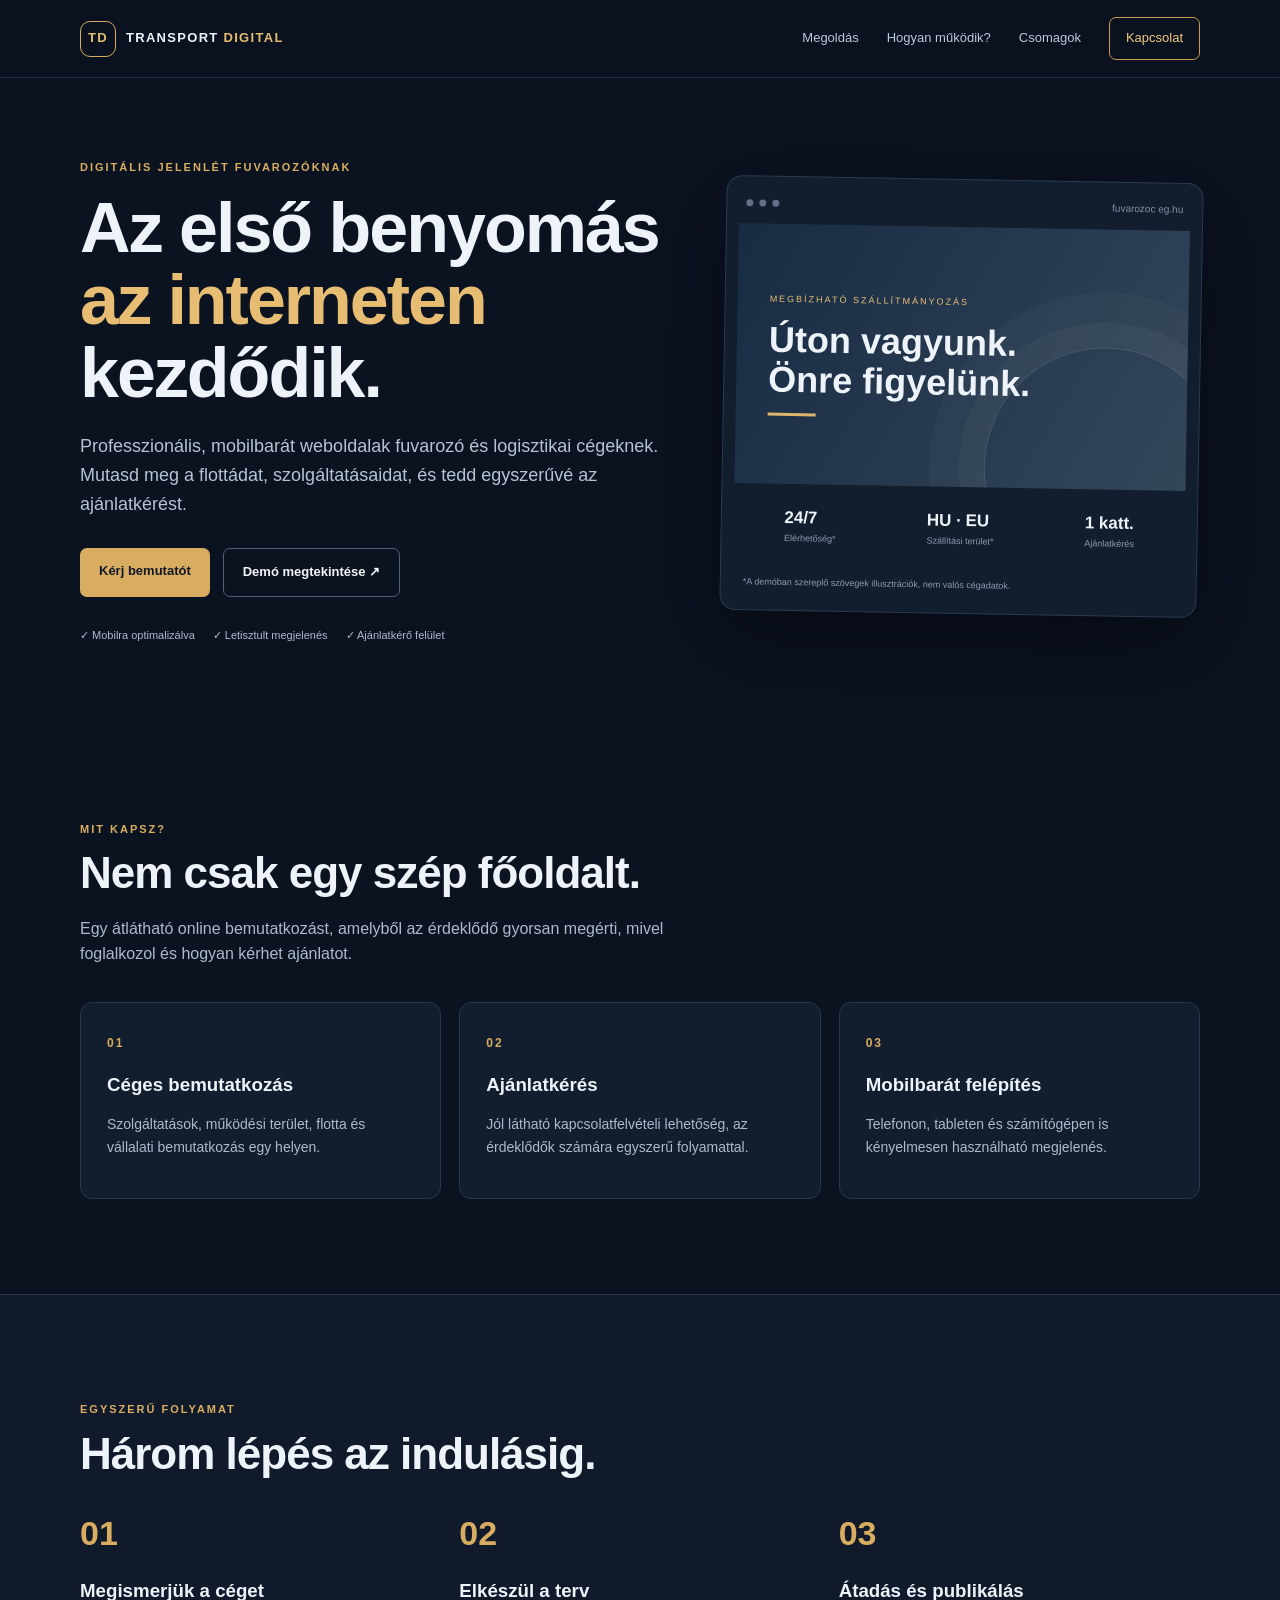
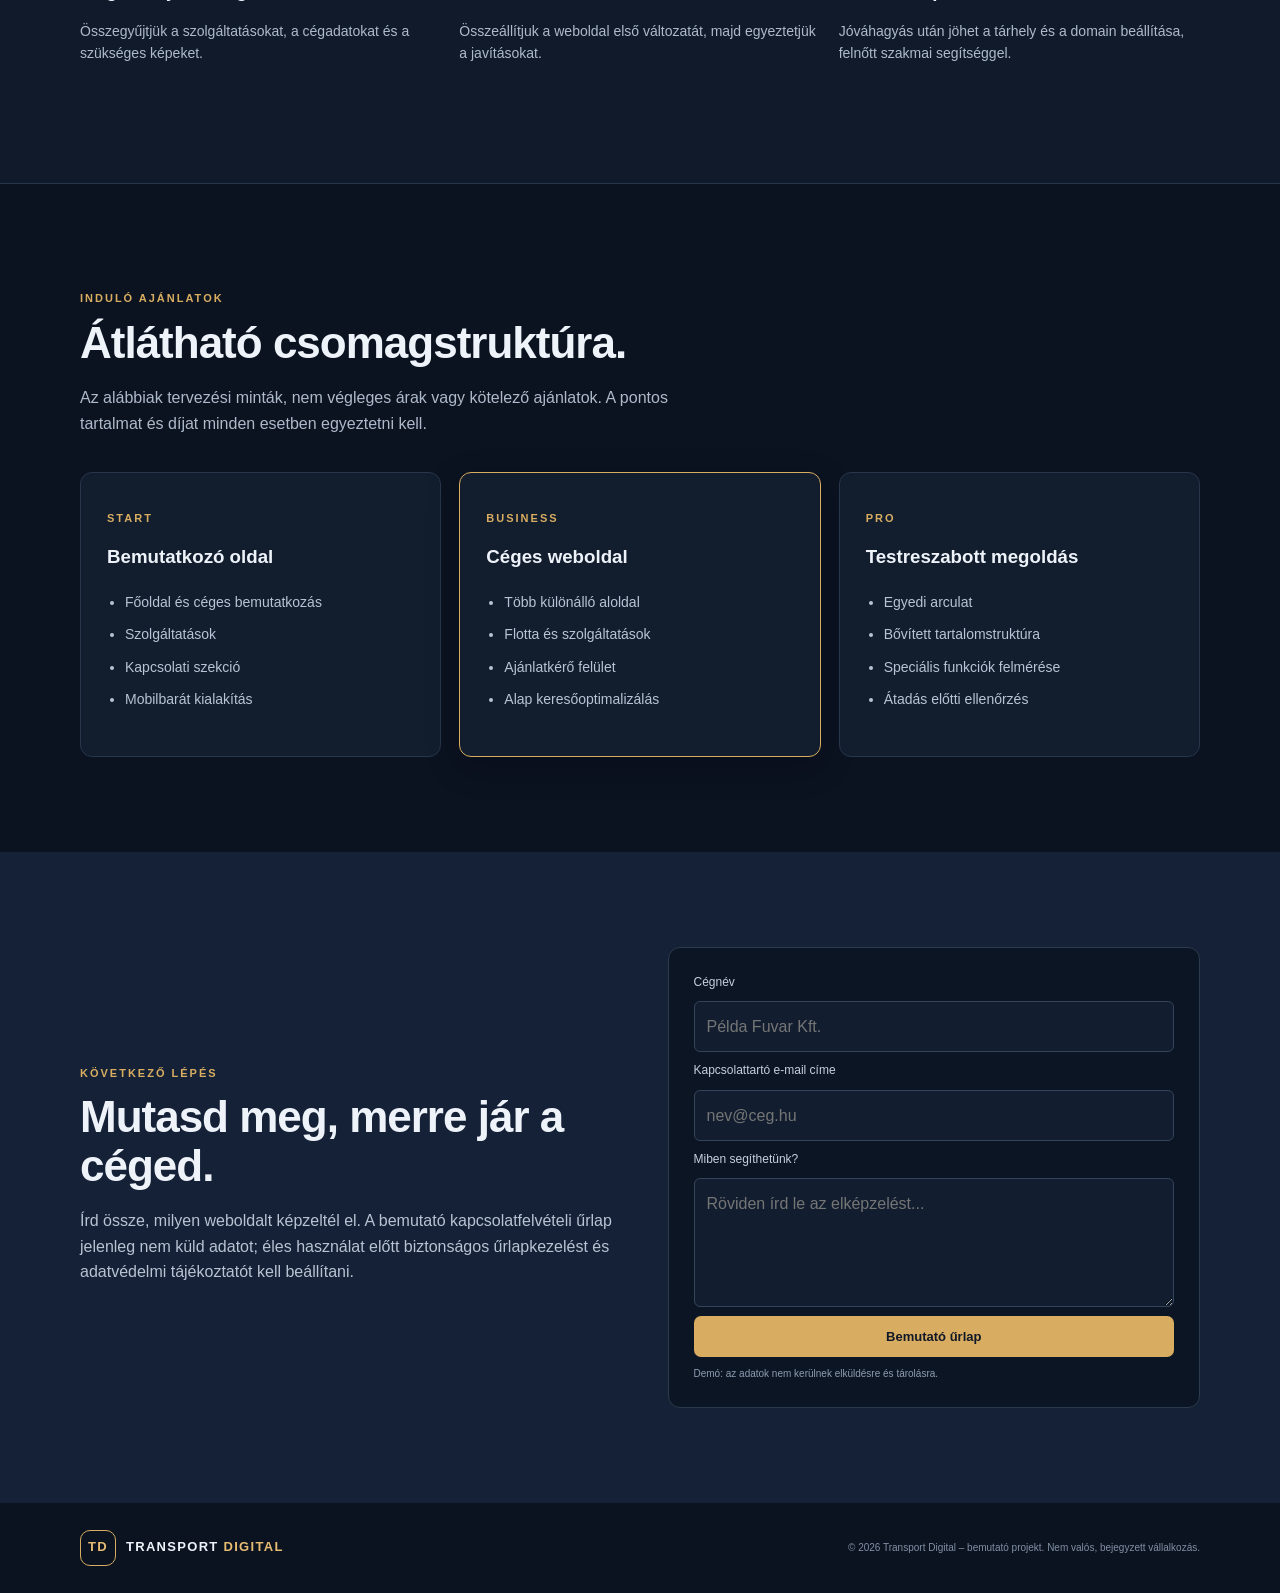
==== index.html @ cd56c6b3 "Add files via upload" ====
<!doctype html>
<html lang="hu">
<head>
<meta charset="utf-8"><meta name="viewport" content="width=device-width,initial-scale=1">
<meta name="description" content="Modern, gyors és mobilbarát weboldalak fuvarozó és logisztikai vállalkozásoknak.">
<meta name="theme-color" content="#0b1220">
<title>Transport Digital – Weboldalak fuvarozóknak</title>
<link rel="stylesheet" href="style.css">
</head>
<body>
<header class="top"><a class="brand" href="index.html"><span class="brand-mark">TD</span><span>TRANSPORT<span class="gold"> DIGITAL</span></span></a><nav><a href="#megoldas">Megoldás</a><a href="#folyamat">Hogyan működik?</a><a href="#csomagok">Csomagok</a><a class="nav-cta" href="#kapcsolat">Kapcsolat</a></nav><button class="menu" aria-label="Menü" onclick="document.querySelector('nav').classList.toggle('open')">☰</button></header>
<main>
<section class="hero wrap"><div class="hero-copy"><p class="eyebrow">DIGITÁLIS JELENLÉT FUVAROZÓKNAK</p><h1>Az első benyomás<br><span class="gold">az interneten</span> kezdődik.</h1><p class="lead">Professzionális, mobilbarát weboldalak fuvarozó és logisztikai cégeknek. Mutasd meg a flottádat, szolgáltatásaidat, és tedd egyszerűvé az ajánlatkérést.</p><div class="actions"><a class="btn primary" href="#kapcsolat">Kérj bemutatót</a><a class="btn ghost" href="homan-demo.html">Demó megtekintése ↗</a></div><div class="trust"><span>✓ Mobilra optimalizálva</span><span>✓ Letisztult megjelenés</span><span>✓ Ajánlatkérő felület</span></div></div><div class="hero-card"><div class="card-top"><span class="dot"></span><span class="dot"></span><span class="dot"></span><small>fuvarozoc eg.hu</small></div><div class="mock-banner"><small>MEGBÍZHATÓ SZÁLLÍTMÁNYOZÁS</small><h2>Úton vagyunk.<br>Önre figyelünk.</h2><span class="mock-line"></span></div><div class="mock-stats"><div><b>24/7</b><small>Elérhetőség*</small></div><div><b>HU · EU</b><small>Szállítási terület*</small></div><div><b>1 katt.</b><small>Ajánlatkérés</small></div></div><p class="disclaimer">*A demóban szereplő szövegek illusztrációk, nem valós cégadatok.</p></div></section>
<section id="megoldas" class="section wrap"><p class="eyebrow">MIT KAPSZ?</p><h2>Nem csak egy szép főoldalt.</h2><p class="section-intro">Egy átlátható online bemutatkozást, amelyből az érdeklődő gyorsan megérti, mivel foglalkozol és hogyan kérhet ajánlatot.</p><div class="grid three"><article class="feature"><span class="icon">01</span><h3>Céges bemutatkozás</h3><p>Szolgáltatások, működési terület, flotta és vállalati bemutatkozás egy helyen.</p></article><article class="feature"><span class="icon">02</span><h3>Ajánlatkérés</h3><p>Jól látható kapcsolatfelvételi lehetőség, az érdeklődők számára egyszerű folyamattal.</p></article><article class="feature"><span class="icon">03</span><h3>Mobilbarát felépítés</h3><p>Telefonon, tableten és számítógépen is kényelmesen használható megjelenés.</p></article></div></section>
<section id="folyamat" class="section dark"><div class="wrap"><p class="eyebrow">EGYSZERŰ FOLYAMAT</p><h2>Három lépés az indulásig.</h2><div class="grid three steps"><article><b>01</b><h3>Megismerjük a céget</h3><p>Összegyűjtjük a szolgáltatásokat, a cégadatokat és a szükséges képeket.</p></article><article><b>02</b><h3>Elkészül a terv</h3><p>Összeállítjuk a weboldal első változatát, majd egyeztetjük a javításokat.</p></article><article><b>03</b><h3>Átadás és publikálás</h3><p>Jóváhagyás után jöhet a tárhely és a domain beállítása, felnőtt szakmai segítséggel.</p></article></div></div></section>
<section id="csomagok" class="section wrap"><p class="eyebrow">INDULÓ AJÁNLATOK</p><h2>Átlátható csomagstruktúra.</h2><p class="section-intro">Az alábbiak tervezési minták, nem végleges árak vagy kötelező ajánlatok. A pontos tartalmat és díjat minden esetben egyeztetni kell.</p><div class="grid three"><article class="price"><p class="eyebrow">START</p><h3>Bemutatkozó oldal</h3><ul><li>Főoldal és céges bemutatkozás</li><li>Szolgáltatások</li><li>Kapcsolati szekció</li><li>Mobilbarát kialakítás</li></ul></article><article class="price featured"><p class="eyebrow">BUSINESS</p><h3>Céges weboldal</h3><ul><li>Több különálló aloldal</li><li>Flotta és szolgáltatások</li><li>Ajánlatkérő felület</li><li>Alap keresőoptimalizálás</li></ul></article><article class="price"><p class="eyebrow">PRO</p><h3>Testreszabott megoldás</h3><ul><li>Egyedi arculat</li><li>Bővített tartalomstruktúra</li><li>Speciális funkciók felmérése</li><li>Átadás előtti ellenőrzés</li></ul></article></div></section>
<section id="kapcsolat" class="section contact"><div class="wrap contact-inner"><div><p class="eyebrow">KÖVETKEZŐ LÉPÉS</p><h2>Mutasd meg, merre jár a céged.</h2><p>Írd össze, milyen weboldalt képzeltél el. A bemutató kapcsolatfelvételi űrlap jelenleg nem küld adatot; éles használat előtt biztonságos űrlapkezelést és adatvédelmi tájékoztatót kell beállítani.</p></div><div class="contact-box"><label for="company">Cégnév</label><input id="company" placeholder="Példa Fuvar Kft."><label for="email">Kapcsolattartó e-mail címe</label><input id="email" type="email" placeholder="nev@ceg.hu"><label for="message">Miben segíthetünk?</label><textarea id="message" rows="4" placeholder="Röviden írd le az elképzelést..."></textarea><button class="btn primary" type="button" onclick="alert('Ez egy bemutató űrlap. Nem küld és nem tárol adatot.')">Bemutató űrlap</button><small>Demó: az adatok nem kerülnek elküldésre és tárolásra.</small></div></div></section>
</main><footer class="wrap footer"><a class="brand" href="#"><span class="brand-mark">TD</span><span>TRANSPORT<span class="gold"> DIGITAL</span></span></a><small>© 2026 Transport Digital – bemutató projekt. Nem valós, bejegyzett vállalkozás.</small></footer>
</body></html>
---- style.css ----
*{box-sizing:border-box}html{scroll-behavior:smooth}body{margin:0;background:#0b1220;color:#eef3fa;font:16px/1.6 Inter,Arial,sans-serif}a{color:inherit;text-decoration:none}.wrap{width:min(1120px,calc(100% - 40px));margin:auto}.top{height:78px;display:flex;align-items:center;justify-content:space-between;padding:0 max(20px,calc((100% - 1120px)/2));border-bottom:1px solid #202b3d;position:sticky;top:0;background:#0b1220ed;backdrop-filter:blur(12px);z-index:5}.brand{display:flex;align-items:center;gap:10px;font-size:13px;font-weight:800;letter-spacing:1.3px}.brand-mark{display:grid;place-items:center;width:36px;height:36px;border:1px solid #d6ad61;color:#e6bd72;border-radius:10px;font-weight:900}.gold{color:#e6bd72}.top nav{display:flex;align-items:center;gap:28px;font-size:13px;color:#bdc8d8}.nav-cta{padding:10px 16px;border:1px solid #c99d50;border-radius:7px;color:#f0ca7c}.menu{display:none;background:none;color:white;border:0;font-size:24px}.hero{min-height:600px;display:grid;grid-template-columns:1.1fr .9fr;align-items:center;gap:60px;padding-top:70px;padding-bottom:70px}.eyebrow{font-size:11px;letter-spacing:2px;font-weight:800;color:#d9ae61}.hero h1{font-size:clamp(42px,6vw,70px);line-height:1.04;letter-spacing:-2px;margin:15px 0 22px}.lead{font-size:18px;color:#b7c3d3;max-width:600px}.actions{display:flex;gap:13px;margin:30px 0}.btn{display:inline-block;border:0;border-radius:7px;padding:13px 19px;font-weight:800;font-size:13px;cursor:pointer}.primary{background:#d9ad61;color:#111827}.ghost{border:1px solid #536176;color:#f4f6f9;background:transparent}.trust{display:flex;gap:18px;flex-wrap:wrap;color:#aebaca;font-size:11px}.hero-card{background:#121d2e;border:1px solid #2b3a50;border-radius:16px;padding:12px;box-shadow:0 25px 80px #0006;transform:rotate(1deg)}.card-top{display:flex;align-items:center;gap:6px;padding:6px 7px 13px}.dot{width:7px;height:7px;border-radius:50%;background:#627187}.card-top small{margin-left:auto;color:#8392a7;font-size:10px}.mock-banner{min-height:260px;padding:32px;background:linear-gradient(120deg,#172b43,#34465a);display:flex;flex-direction:column;justify-content:center;position:relative;overflow:hidden}.mock-banner:after{content:"";position:absolute;width:240px;height:240px;border:1px solid #ffffff22;border-radius:50%;right:-40px;bottom:-100px;box-shadow:0 0 0 25px #ffffff08,0 0 0 55px #ffffff06}.mock-banner small{color:#e7bf75;letter-spacing:2px;font-size:9px}.mock-banner h2{font-size:36px;line-height:1.1;margin:14px 0}.mock-line{width:48px;height:3px;background:#dfb56b}.mock-stats{display:flex;justify-content:space-around;padding:20px 5px}.mock-stats div{display:grid}.mock-stats b{font-size:17px}.mock-stats small,.disclaimer{font-size:9px;color:#8e9db1}.disclaimer{padding:0 10px}.section{padding:95px 0}.section h2{font-size:clamp(30px,4vw,44px);line-height:1.1;margin:10px 0 18px;letter-spacing:-1px}.section-intro{max-width:650px;color:#aebaca;margin-bottom:35px}.grid{display:grid;gap:18px}.three{grid-template-columns:repeat(3,1fr)}.feature,.price{background:#121d2e;border:1px solid #27364a;border-radius:12px;padding:26px}.icon{color:#d9ad61;font-size:12px;font-weight:900;letter-spacing:2px}.feature h3,.price h3,.steps h3{margin:15px 0 8px}.feature p,.steps p{color:#aebaca;font-size:14px}.dark{background:#101a2a;border-block:1px solid #26354a}.steps article{padding:10px 0}.steps article>b{font-size:34px;color:#d9ad61}.price ul{padding-left:18px;color:#b8c4d3;font-size:14px}.price li{padding:5px 0}.featured{border-color:#d9ad61;box-shadow:0 10px 35px #0003}.contact{background:#142136}.contact-inner{display:grid;grid-template-columns:1fr 1fr;gap:55px;align-items:center}.contact-inner p:not(.eyebrow){color:#b8c4d3}.contact-box{background:#0c1523;border:1px solid #2c3a4e;border-radius:12px;padding:25px;display:grid;gap:9px}.contact-box label{font-size:12px;color:#c5cfdd}.contact-box input,.contact-box textarea{width:100%;padding:12px;border:1px solid #34445b;border-radius:6px;background:#121e30;color:white;font:inherit}.contact-box small{color:#8e9db1;font-size:10px}.footer{min-height:90px;display:flex;align-items:center;justify-content:space-between;gap:20px}.footer small{color:#8290a4;font-size:10px}@media(max-width:760px){.top nav{display:none;position:absolute;top:77px;left:0;right:0;padding:20px;background:#0b1220;flex-direction:column;align-items:flex-start}.top nav.open{display:flex}.menu{display:block}.hero{grid-template-columns:1fr;gap:35px;padding-top:55px}.three,.contact-inner{grid-template-columns:1fr}.section{padding:70px 0}.footer{padding:20px 0;align-items:flex-start;flex-direction:column}.trust{gap:10px}.hero h1{letter-spacing:-1px}}
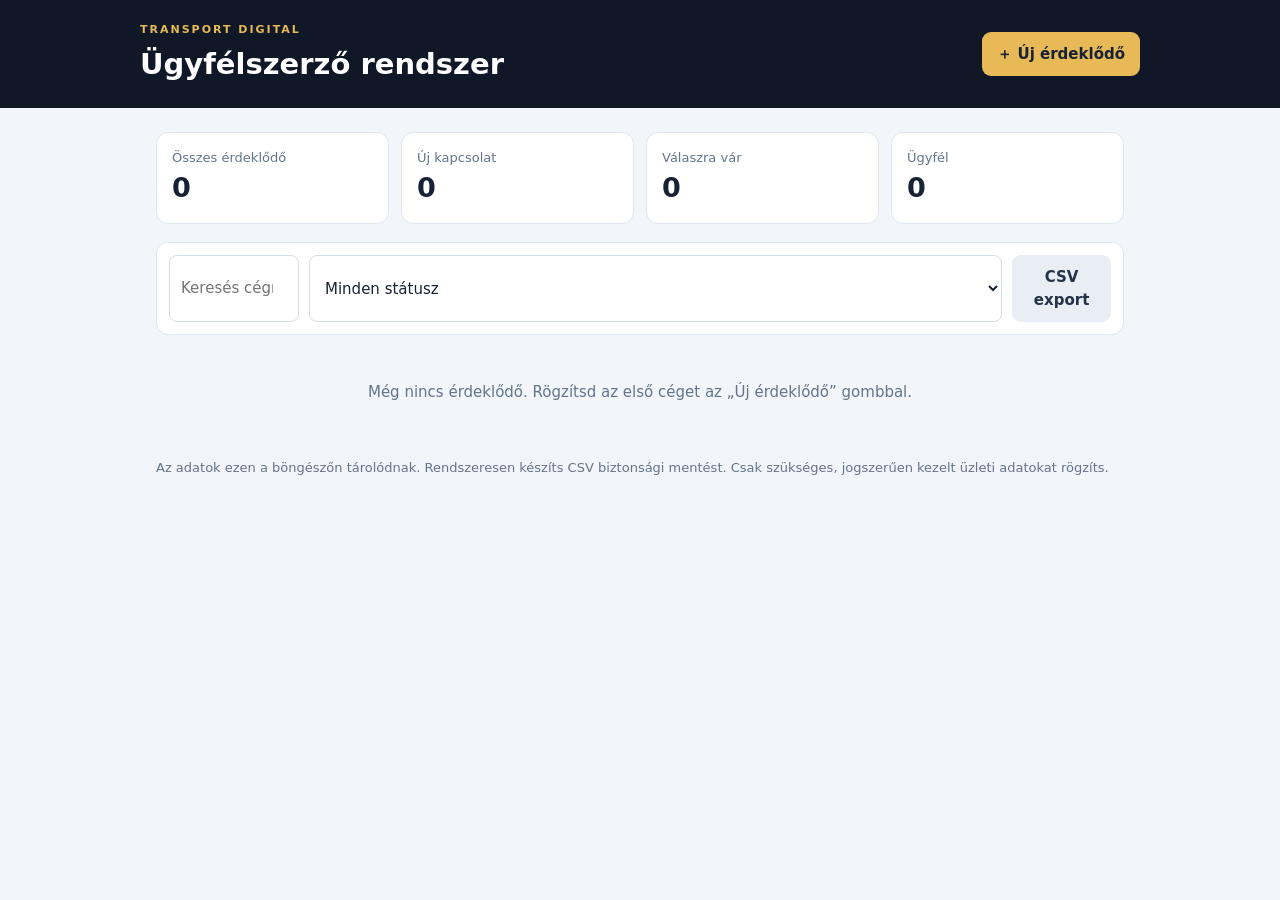
==== commit e000091a: "Add files via upload" ====
--- a/index.html
+++ b/index.html
@@ -1,19 +1,20 @@
 <!doctype html>
-<html lang="hu">
-<head>
-<meta charset="utf-8"><meta name="viewport" content="width=device-width,initial-scale=1">
-<meta name="description" content="Modern, gyors és mobilbarát weboldalak fuvarozó és logisztikai vállalkozásoknak.">
-<meta name="theme-color" content="#0b1220">
-<title>Transport Digital – Weboldalak fuvarozóknak</title>
-<link rel="stylesheet" href="style.css">
-</head>
+<html lang="hu"><head><meta charset="utf-8"><meta name="viewport" content="width=device-width,initial-scale=1"><meta name="theme-color" content="#101827"><title>Transport Digital – CRM</title><link rel="stylesheet" href="style.css"></head>
 <body>
-<header class="top"><a class="brand" href="index.html"><span class="brand-mark">TD</span><span>TRANSPORT<span class="gold"> DIGITAL</span></span></a><nav><a href="#megoldas">Megoldás</a><a href="#folyamat">Hogyan működik?</a><a href="#csomagok">Csomagok</a><a class="nav-cta" href="#kapcsolat">Kapcsolat</a></nav><button class="menu" aria-label="Menü" onclick="document.querySelector('nav').classList.toggle('open')">☰</button></header>
+<header><div><div class="brand">TRANSPORT DIGITAL</div><h1>Ügyfélszerző rendszer</h1></div><button id="addBtn" class="primary">＋ Új érdeklődő</button></header>
 <main>
-<section class="hero wrap"><div class="hero-copy"><p class="eyebrow">DIGITÁLIS JELENLÉT FUVAROZÓKNAK</p><h1>Az első benyomás<br><span class="gold">az interneten</span> kezdődik.</h1><p class="lead">Professzionális, mobilbarát weboldalak fuvarozó és logisztikai cégeknek. Mutasd meg a flottádat, szolgáltatásaidat, és tedd egyszerűvé az ajánlatkérést.</p><div class="actions"><a class="btn primary" href="#kapcsolat">Kérj bemutatót</a><a class="btn ghost" href="homan-demo.html">Demó megtekintése ↗</a></div><div class="trust"><span>✓ Mobilra optimalizálva</span><span>✓ Letisztult megjelenés</span><span>✓ Ajánlatkérő felület</span></div></div><div class="hero-card"><div class="card-top"><span class="dot"></span><span class="dot"></span><span class="dot"></span><small>fuvarozoc eg.hu</small></div><div class="mock-banner"><small>MEGBÍZHATÓ SZÁLLÍTMÁNYOZÁS</small><h2>Úton vagyunk.<br>Önre figyelünk.</h2><span class="mock-line"></span></div><div class="mock-stats"><div><b>24/7</b><small>Elérhetőség*</small></div><div><b>HU · EU</b><small>Szállítási terület*</small></div><div><b>1 katt.</b><small>Ajánlatkérés</small></div></div><p class="disclaimer">*A demóban szereplő szövegek illusztrációk, nem valós cégadatok.</p></div></section>
-<section id="megoldas" class="section wrap"><p class="eyebrow">MIT KAPSZ?</p><h2>Nem csak egy szép főoldalt.</h2><p class="section-intro">Egy átlátható online bemutatkozást, amelyből az érdeklődő gyorsan megérti, mivel foglalkozol és hogyan kérhet ajánlatot.</p><div class="grid three"><article class="feature"><span class="icon">01</span><h3>Céges bemutatkozás</h3><p>Szolgáltatások, működési terület, flotta és vállalati bemutatkozás egy helyen.</p></article><article class="feature"><span class="icon">02</span><h3>Ajánlatkérés</h3><p>Jól látható kapcsolatfelvételi lehetőség, az érdeklődők számára egyszerű folyamattal.</p></article><article class="feature"><span class="icon">03</span><h3>Mobilbarát felépítés</h3><p>Telefonon, tableten és számítógépen is kényelmesen használható megjelenés.</p></article></div></section>
-<section id="folyamat" class="section dark"><div class="wrap"><p class="eyebrow">EGYSZERŰ FOLYAMAT</p><h2>Három lépés az indulásig.</h2><div class="grid three steps"><article><b>01</b><h3>Megismerjük a céget</h3><p>Összegyűjtjük a szolgáltatásokat, a cégadatokat és a szükséges képeket.</p></article><article><b>02</b><h3>Elkészül a terv</h3><p>Összeállítjuk a weboldal első változatát, majd egyeztetjük a javításokat.</p></article><article><b>03</b><h3>Átadás és publikálás</h3><p>Jóváhagyás után jöhet a tárhely és a domain beállítása, felnőtt szakmai segítséggel.</p></article></div></div></section>
-<section id="csomagok" class="section wrap"><p class="eyebrow">INDULÓ AJÁNLATOK</p><h2>Átlátható csomagstruktúra.</h2><p class="section-intro">Az alábbiak tervezési minták, nem végleges árak vagy kötelező ajánlatok. A pontos tartalmat és díjat minden esetben egyeztetni kell.</p><div class="grid three"><article class="price"><p class="eyebrow">START</p><h3>Bemutatkozó oldal</h3><ul><li>Főoldal és céges bemutatkozás</li><li>Szolgáltatások</li><li>Kapcsolati szekció</li><li>Mobilbarát kialakítás</li></ul></article><article class="price featured"><p class="eyebrow">BUSINESS</p><h3>Céges weboldal</h3><ul><li>Több különálló aloldal</li><li>Flotta és szolgáltatások</li><li>Ajánlatkérő felület</li><li>Alap keresőoptimalizálás</li></ul></article><article class="price"><p class="eyebrow">PRO</p><h3>Testreszabott megoldás</h3><ul><li>Egyedi arculat</li><li>Bővített tartalomstruktúra</li><li>Speciális funkciók felmérése</li><li>Átadás előtti ellenőrzés</li></ul></article></div></section>
-<section id="kapcsolat" class="section contact"><div class="wrap contact-inner"><div><p class="eyebrow">KÖVETKEZŐ LÉPÉS</p><h2>Mutasd meg, merre jár a céged.</h2><p>Írd össze, milyen weboldalt képzeltél el. A bemutató kapcsolatfelvételi űrlap jelenleg nem küld adatot; éles használat előtt biztonságos űrlapkezelést és adatvédelmi tájékoztatót kell beállítani.</p></div><div class="contact-box"><label for="company">Cégnév</label><input id="company" placeholder="Példa Fuvar Kft."><label for="email">Kapcsolattartó e-mail címe</label><input id="email" type="email" placeholder="nev@ceg.hu"><label for="message">Miben segíthetünk?</label><textarea id="message" rows="4" placeholder="Röviden írd le az elképzelést..."></textarea><button class="btn primary" type="button" onclick="alert('Ez egy bemutató űrlap. Nem küld és nem tárol adatot.')">Bemutató űrlap</button><small>Demó: az adatok nem kerülnek elküldésre és tárolásra.</small></div></div></section>
-</main><footer class="wrap footer"><a class="brand" href="#"><span class="brand-mark">TD</span><span>TRANSPORT<span class="gold"> DIGITAL</span></span></a><small>© 2026 Transport Digital – bemutató projekt. Nem valós, bejegyzett vállalkozás.</small></footer>
-</body></html>+<section class="stats">
+<article><span>Összes érdeklődő</span><b id="total">0</b></article><article><span>Új kapcsolat</span><b id="newCount">0</b></article><article><span>Válaszra vár</span><b id="waiting">0</b></article><article><span>Ügyfél</span><b id="clients">0</b></article>
+</section>
+<section class="toolbar"><input id="search" type="search" placeholder="Keresés cégnév vagy város alapján"><select id="filter"><option value="">Minden státusz</option><option>Új</option><option>Kapcsolatfelvétel megtörtént</option><option>Válaszra vár</option><option>Érdeklődik</option><option>Ajánlat elküldve</option><option>Ügyfél</option><option>Nem aktuális</option></select><button id="exportBtn" class="secondary">CSV export</button></section>
+<section id="leadList"></section><p id="empty" class="empty">Még nincs érdeklődő. Rögzítsd az első céget az „Új érdeklődő” gombbal.</p>
+<p class="notice">Az adatok ezen a böngészőn tárolódnak. Rendszeresen készíts CSV biztonsági mentést. Csak szükséges, jogszerűen kezelt üzleti adatokat rögzíts.</p>
+</main>
+<dialog id="dlg"><form id="leadForm"><div class="dlghead"><h2 id="dlgTitle">Új érdeklődő</h2><button type="button" id="closeBtn" class="plain">✕</button></div><input type="hidden" id="leadId">
+<label>Cégnév *<input id="company" required maxlength="100"></label>
+<div class="two"><label>Város<input id="city" maxlength="80"></label><label>Weboldal<input id="website" type="url" placeholder="https://…"></label></div>
+<label>Nyilvános üzleti elérhetőség<input id="contact" maxlength="120" placeholder="Céges e-mail vagy telefonszám"></label>
+<div class="two"><label>Státusz<select id="status"><option>Új</option><option>Kapcsolatfelvétel megtörtént</option><option>Válaszra vár</option><option>Érdeklődik</option><option>Ajánlat elküldve</option><option>Ügyfél</option><option>Nem aktuális</option></select></label><label>Következő teendő dátuma<input id="nextDate" type="date"></label></div>
+<label>Megjegyzés<textarea id="notes" rows="3" maxlength="1000"></textarea></label>
+<div class="actions"><button type="button" id="cancelBtn" class="secondary">Mégse</button><button class="primary">Mentés</button></div></form></dialog>
+<script src="app.js"></script></body></html>
--- a/style.css
+++ b/style.css
@@ -1 +1 @@
-*{box-sizing:border-box}html{scroll-behavior:smooth}body{margin:0;background:#0b1220;color:#eef3fa;font:16px/1.6 Inter,Arial,sans-serif}a{color:inherit;text-decoration:none}.wrap{width:min(1120px,calc(100% - 40px));margin:auto}.top{height:78px;display:flex;align-items:center;justify-content:space-between;padding:0 max(20px,calc((100% - 1120px)/2));border-bottom:1px solid #202b3d;position:sticky;top:0;background:#0b1220ed;backdrop-filter:blur(12px);z-index:5}.brand{display:flex;align-items:center;gap:10px;font-size:13px;font-weight:800;letter-spacing:1.3px}.brand-mark{display:grid;place-items:center;width:36px;height:36px;border:1px solid #d6ad61;color:#e6bd72;border-radius:10px;font-weight:900}.gold{color:#e6bd72}.top nav{display:flex;align-items:center;gap:28px;font-size:13px;color:#bdc8d8}.nav-cta{padding:10px 16px;border:1px solid #c99d50;border-radius:7px;color:#f0ca7c}.menu{display:none;background:none;color:white;border:0;font-size:24px}.hero{min-height:600px;display:grid;grid-template-columns:1.1fr .9fr;align-items:center;gap:60px;padding-top:70px;padding-bottom:70px}.eyebrow{font-size:11px;letter-spacing:2px;font-weight:800;color:#d9ae61}.hero h1{font-size:clamp(42px,6vw,70px);line-height:1.04;letter-spacing:-2px;margin:15px 0 22px}.lead{font-size:18px;color:#b7c3d3;max-width:600px}.actions{display:flex;gap:13px;margin:30px 0}.btn{display:inline-block;border:0;border-radius:7px;padding:13px 19px;font-weight:800;font-size:13px;cursor:pointer}.primary{background:#d9ad61;color:#111827}.ghost{border:1px solid #536176;color:#f4f6f9;background:transparent}.trust{display:flex;gap:18px;flex-wrap:wrap;color:#aebaca;font-size:11px}.hero-card{background:#121d2e;border:1px solid #2b3a50;border-radius:16px;padding:12px;box-shadow:0 25px 80px #0006;transform:rotate(1deg)}.card-top{display:flex;align-items:center;gap:6px;padding:6px 7px 13px}.dot{width:7px;height:7px;border-radius:50%;background:#627187}.card-top small{margin-left:auto;color:#8392a7;font-size:10px}.mock-banner{min-height:260px;padding:32px;background:linear-gradient(120deg,#172b43,#34465a);display:flex;flex-direction:column;justify-content:center;position:relative;overflow:hidden}.mock-banner:after{content:"";position:absolute;width:240px;height:240px;border:1px solid #ffffff22;border-radius:50%;right:-40px;bottom:-100px;box-shadow:0 0 0 25px #ffffff08,0 0 0 55px #ffffff06}.mock-banner small{color:#e7bf75;letter-spacing:2px;font-size:9px}.mock-banner h2{font-size:36px;line-height:1.1;margin:14px 0}.mock-line{width:48px;height:3px;background:#dfb56b}.mock-stats{display:flex;justify-content:space-around;padding:20px 5px}.mock-stats div{display:grid}.mock-stats b{font-size:17px}.mock-stats small,.disclaimer{font-size:9px;color:#8e9db1}.disclaimer{padding:0 10px}.section{padding:95px 0}.section h2{font-size:clamp(30px,4vw,44px);line-height:1.1;margin:10px 0 18px;letter-spacing:-1px}.section-intro{max-width:650px;color:#aebaca;margin-bottom:35px}.grid{display:grid;gap:18px}.three{grid-template-columns:repeat(3,1fr)}.feature,.price{background:#121d2e;border:1px solid #27364a;border-radius:12px;padding:26px}.icon{color:#d9ad61;font-size:12px;font-weight:900;letter-spacing:2px}.feature h3,.price h3,.steps h3{margin:15px 0 8px}.feature p,.steps p{color:#aebaca;font-size:14px}.dark{background:#101a2a;border-block:1px solid #26354a}.steps article{padding:10px 0}.steps article>b{font-size:34px;color:#d9ad61}.price ul{padding-left:18px;color:#b8c4d3;font-size:14px}.price li{padding:5px 0}.featured{border-color:#d9ad61;box-shadow:0 10px 35px #0003}.contact{background:#142136}.contact-inner{display:grid;grid-template-columns:1fr 1fr;gap:55px;align-items:center}.contact-inner p:not(.eyebrow){color:#b8c4d3}.contact-box{background:#0c1523;border:1px solid #2c3a4e;border-radius:12px;padding:25px;display:grid;gap:9px}.contact-box label{font-size:12px;color:#c5cfdd}.contact-box input,.contact-box textarea{width:100%;padding:12px;border:1px solid #34445b;border-radius:6px;background:#121e30;color:white;font:inherit}.contact-box small{color:#8e9db1;font-size:10px}.footer{min-height:90px;display:flex;align-items:center;justify-content:space-between;gap:20px}.footer small{color:#8290a4;font-size:10px}@media(max-width:760px){.top nav{display:none;position:absolute;top:77px;left:0;right:0;padding:20px;background:#0b1220;flex-direction:column;align-items:flex-start}.top nav.open{display:flex}.menu{display:block}.hero{grid-template-columns:1fr;gap:35px;padding-top:55px}.three,.contact-inner{grid-template-columns:1fr}.section{padding:70px 0}.footer{padding:20px 0;align-items:flex-start;flex-direction:column}.trust{gap:10px}.hero h1{letter-spacing:-1px}}+*{box-sizing:border-box}body{margin:0;background:#f2f5f9;color:#172235;font:15px/1.5 system-ui, sans-serif}header{background:#101827;color:white;padding:22px max(18px,calc((100% - 1000px)/2));display:flex;justify-content:space-between;align-items:center;gap:14px}.brand{font-size:11px;letter-spacing:2px;color:#e8b957;font-weight:800}h1{font-size:clamp(21px,4vw,29px);margin:4px 0 0}main{max-width:1000px;margin:24px auto;padding:0 16px}.stats{display:grid;grid-template-columns:repeat(4,1fr);gap:12px}.stats article,.toolbar,.lead{background:#fff;border:1px solid #e1e7ef;border-radius:12px}.stats article{padding:15px}.stats span{display:block;color:#64748b;font-size:13px}.stats b{font-size:27px}.toolbar{padding:12px;margin:18px 0;display:flex;gap:10px}.toolbar input{flex:1;min-width:130px}input,select,textarea{width:100%;padding:11px;border:1px solid #d5dde8;border-radius:8px;font:inherit;background:white;color:#172235}button{border:0;border-radius:9px;padding:11px 15px;font:inherit;font-weight:700;cursor:pointer}.primary{background:#e8b957;color:#172235}.secondary{background:#e9eef5;color:#233248}.lead{padding:15px;margin:10px 0;display:flex;justify-content:space-between;gap:14px}.lead h3{margin:0}.muted,.notice{color:#64748b;font-size:13px}.tag{display:inline-block;background:#eef2f7;border-radius:30px;padding:4px 9px;font-size:12px;margin:6px 0}.lead-actions{display:flex;gap:7px;align-items:flex-start}.lead-actions button{font-size:13px;padding:8px 10px}.empty{text-align:center;color:#64748b;padding:28px}.notice{margin:26px 0}dialog{border:0;border-radius:15px;width:min(550px,calc(100% - 24px));padding:0;box-shadow:0 20px 70px #0f172a44}dialog::backdrop{background:#0f172a99}form{padding:20px}.dlghead,.actions{display:flex;justify-content:space-between;align-items:center}.dlghead h2{margin:0}.plain{background:none;font-size:20px;padding:5px}label{display:block;font-size:13px;font-weight:700;margin:12px 0}label input,label select,label textarea{display:block;margin-top:5px;font-weight:400}.two{display:grid;grid-template-columns:1fr 1fr;gap:12px}.actions{justify-content:flex-end;gap:8px;margin-top:16px}@media(max-width:650px){header{align-items:flex-start;flex-direction:column}.stats{grid-template-columns:repeat(2,1fr)}.toolbar{flex-direction:column}.lead{flex-direction:column}.lead-actions button{flex:1}.two{grid-template-columns:1fr}}
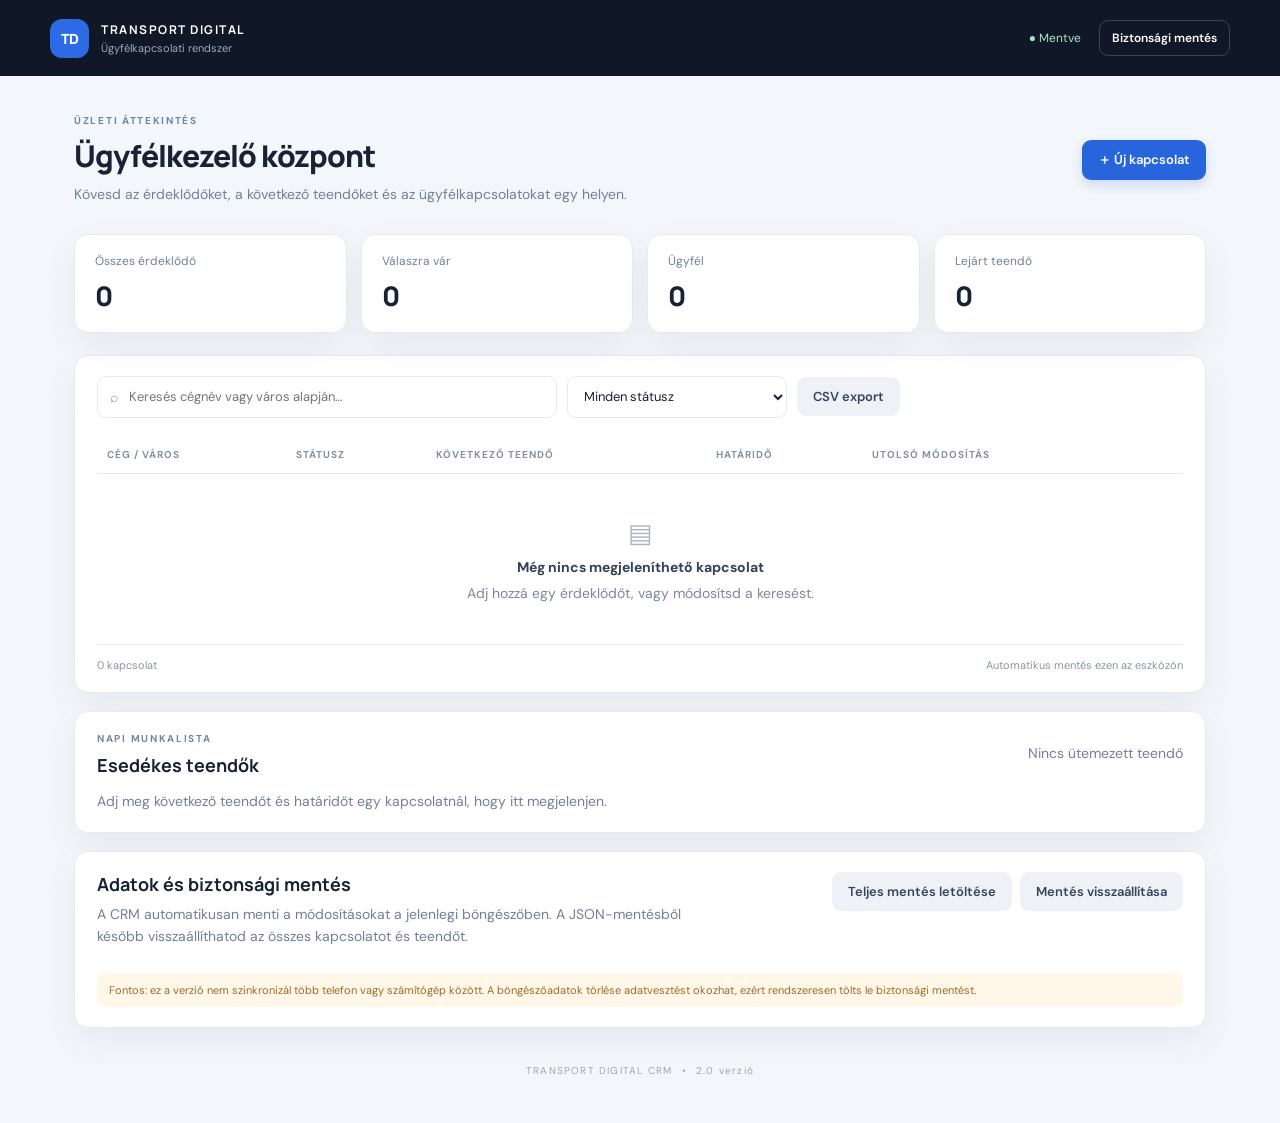
==== commit bb48daea: "Add files via upload" ====
--- a/index.html
+++ b/index.html
@@ -1,20 +1,84 @@
 <!doctype html>
-<html lang="hu"><head><meta charset="utf-8"><meta name="viewport" content="width=device-width,initial-scale=1"><meta name="theme-color" content="#101827"><title>Transport Digital – CRM</title><link rel="stylesheet" href="style.css"></head>
+<html lang="hu">
+<head>
+  <meta charset="utf-8">
+  <meta name="viewport" content="width=device-width, initial-scale=1">
+  <meta name="theme-color" content="#101827">
+  <title>Transport Digital | CRM</title>
+  <link rel="stylesheet" href="style.css">
+</head>
 <body>
-<header><div><div class="brand">TRANSPORT DIGITAL</div><h1>Ügyfélszerző rendszer</h1></div><button id="addBtn" class="primary">＋ Új érdeklődő</button></header>
-<main>
-<section class="stats">
-<article><span>Összes érdeklődő</span><b id="total">0</b></article><article><span>Új kapcsolat</span><b id="newCount">0</b></article><article><span>Válaszra vár</span><b id="waiting">0</b></article><article><span>Ügyfél</span><b id="clients">0</b></article>
-</section>
-<section class="toolbar"><input id="search" type="search" placeholder="Keresés cégnév vagy város alapján"><select id="filter"><option value="">Minden státusz</option><option>Új</option><option>Kapcsolatfelvétel megtörtént</option><option>Válaszra vár</option><option>Érdeklődik</option><option>Ajánlat elküldve</option><option>Ügyfél</option><option>Nem aktuális</option></select><button id="exportBtn" class="secondary">CSV export</button></section>
-<section id="leadList"></section><p id="empty" class="empty">Még nincs érdeklődő. Rögzítsd az első céget az „Új érdeklődő” gombbal.</p>
-<p class="notice">Az adatok ezen a böngészőn tárolódnak. Rendszeresen készíts CSV biztonsági mentést. Csak szükséges, jogszerűen kezelt üzleti adatokat rögzíts.</p>
-</main>
-<dialog id="dlg"><form id="leadForm"><div class="dlghead"><h2 id="dlgTitle">Új érdeklődő</h2><button type="button" id="closeBtn" class="plain">✕</button></div><input type="hidden" id="leadId">
-<label>Cégnév *<input id="company" required maxlength="100"></label>
-<div class="two"><label>Város<input id="city" maxlength="80"></label><label>Weboldal<input id="website" type="url" placeholder="https://…"></label></div>
-<label>Nyilvános üzleti elérhetőség<input id="contact" maxlength="120" placeholder="Céges e-mail vagy telefonszám"></label>
-<div class="two"><label>Státusz<select id="status"><option>Új</option><option>Kapcsolatfelvétel megtörtént</option><option>Válaszra vár</option><option>Érdeklődik</option><option>Ajánlat elküldve</option><option>Ügyfél</option><option>Nem aktuális</option></select></label><label>Következő teendő dátuma<input id="nextDate" type="date"></label></div>
-<label>Megjegyzés<textarea id="notes" rows="3" maxlength="1000"></textarea></label>
-<div class="actions"><button type="button" id="cancelBtn" class="secondary">Mégse</button><button class="primary">Mentés</button></div></form></dialog>
-<script src="app.js"></script></body></html>+  <header class="topbar">
+    <div class="brand"><div class="brand-mark">TD</div><div><strong>TRANSPORT DIGITAL</strong><small>Ügyfélkapcsolati rendszer</small></div></div>
+    <div class="top-actions"><span id="saveState" class="save-state">● Mentve</span><button class="btn btn-quiet" id="backupBtn">Biztonsági mentés</button></div>
+  </header>
+
+  <main class="container">
+    <section class="hero">
+      <div><p class="eyebrow">ÜZLETI ÁTTEKINTÉS</p><h1>Ügyfélkezelő központ</h1><p class="muted">Kövesd az érdeklődőket, a következő teendőket és az ügyfélkapcsolatokat egy helyen.</p></div>
+      <button class="btn btn-primary" id="newLeadBtn">＋ Új kapcsolat</button>
+    </section>
+
+    <section class="stats" aria-label="Összesítés">
+      <article class="stat"><span>Összes érdeklődő</span><strong id="statTotal">0</strong></article>
+      <article class="stat"><span>Válaszra vár</span><strong id="statWaiting">0</strong></article>
+      <article class="stat"><span>Ügyfél</span><strong id="statClients">0</strong></article>
+      <article class="stat"><span>Lejárt teendő</span><strong id="statOverdue">0</strong></article>
+    </section>
+
+    <section class="panel">
+      <div class="toolbar">
+        <div class="search-wrap"><span>⌕</span><input id="searchInput" type="search" placeholder="Keresés cégnév vagy város alapján…"></div>
+        <select id="statusFilter" aria-label="Státusz szűrése">
+          <option value="">Minden státusz</option>
+          <option>Új</option><option>Kapcsolatfelvétel megtörtént</option><option>Válaszra vár</option>
+          <option>Érdeklődik</option><option>Ajánlat elküldve</option><option>Ügyfél</option><option>Nem aktuális</option>
+        </select>
+        <button class="btn btn-secondary" id="csvBtn">CSV export</button>
+      </div>
+      <div class="table-wrap">
+        <table>
+          <thead><tr><th>CÉG / VÁROS</th><th>STÁTUSZ</th><th>KÖVETKEZŐ TEENDŐ</th><th>HATÁRIDŐ</th><th>UTOLSÓ MÓDOSÍTÁS</th><th></th></tr></thead>
+          <tbody id="leadRows"></tbody>
+        </table>
+        <div id="emptyState" class="empty hidden"><div class="empty-icon">▤</div><strong>Még nincs megjeleníthető kapcsolat</strong><p>Adj hozzá egy érdeklődőt, vagy módosítsd a keresést.</p></div>
+      </div>
+      <div class="table-footer"><span id="resultCount">0 kapcsolat</span><span>Automatikus mentés ezen az eszközön</span></div>
+    </section>
+
+    <section class="panel task-panel">
+      <div class="section-heading"><div><p class="eyebrow">NAPI MUNKALISTA</p><h2>Esedékes teendők</h2></div><span class="muted" id="taskSummary">Nincs teendő</span></div>
+      <div id="taskList" class="task-list"></div>
+    </section>
+
+    <section class="panel data-panel">
+      <div><h2>Adatok és biztonsági mentés</h2><p class="muted">A CRM automatikusan menti a módosításokat a jelenlegi böngészőben. A JSON-mentésből később visszaállíthatod az összes kapcsolatot és teendőt.</p></div>
+      <div class="data-actions"><button class="btn btn-secondary" id="exportJsonBtn">Teljes mentés letöltése</button><label class="btn btn-secondary file-label">Mentés visszaállítása<input type="file" id="importJsonInput" accept=".json,application/json"></label></div>
+      <p class="small-note">Fontos: ez a verzió nem szinkronizál több telefon vagy számítógép között. A böngészőadatok törlése adatvesztést okozhat, ezért rendszeresen tölts le biztonsági mentést.</p>
+    </section>
+    <footer>TRANSPORT DIGITAL CRM <span>•</span> 2.0 verzió</footer>
+  </main>
+
+  <dialog id="leadDialog">
+    <form id="leadForm" method="dialog">
+      <div class="modal-head"><div><p class="eyebrow">KAPCSOLAT ADATAI</p><h2 id="dialogTitle">Új érdeklődő</h2></div><button type="button" class="icon-btn" id="closeDialog" aria-label="Bezárás">×</button></div>
+      <input type="hidden" id="leadId">
+      <div class="form-grid">
+        <label class="full">Cégnév *<input id="company" required maxlength="120" placeholder="Például: Minta Transport Kft."></label>
+        <label>Város<input id="city" maxlength="80" placeholder="Város"></label>
+        <label>Weboldal<input id="website" maxlength="200" placeholder="https://…"></label>
+        <label>Kapcsolattartó<input id="contact" maxlength="100" placeholder="Név (ha nyilvános)"></label>
+        <label>Nyilvános üzleti elérhetőség<input id="contactInfo" maxlength="150" placeholder="Céges e-mail vagy telefon"></label>
+        <label class="full">Státusz<select id="status"><option>Új</option><option>Kapcsolatfelvétel megtörtént</option><option>Válaszra vár</option><option>Érdeklődik</option><option>Ajánlat elküldve</option><option>Ügyfél</option><option>Nem aktuális</option></select></label>
+        <label class="full">Következő teendő<input id="nextTask" maxlength="180" placeholder="Például: Telefonos érdeklődés"></label>
+        <label>Teendő határideje<input id="dueDate" type="date"></label>
+        <label>Kapcsolatfelvétel dátuma<input id="contactDate" type="date"></label>
+        <label class="full">Megjegyzések<textarea id="notes" rows="4" maxlength="3000" placeholder="Rövid, üzleti célú jegyzet…"></textarea></label>
+      </div>
+      <div class="modal-actions"><button type="button" class="btn btn-quiet" id="cancelDialog">Mégse</button><button type="submit" class="btn btn-primary">Mentés</button></div>
+    </form>
+  </dialog>
+  <div id="toast" role="status" aria-live="polite"></div>
+  <script src="app.js"></script>
+</body>
+</html>
--- a/style.css
+++ b/style.css
@@ -1 +1,4 @@
-*{box-sizing:border-box}body{margin:0;background:#f2f5f9;color:#172235;font:15px/1.5 system-ui, sans-serif}header{background:#101827;color:white;padding:22px max(18px,calc((100% - 1000px)/2));display:flex;justify-content:space-between;align-items:center;gap:14px}.brand{font-size:11px;letter-spacing:2px;color:#e8b957;font-weight:800}h1{font-size:clamp(21px,4vw,29px);margin:4px 0 0}main{max-width:1000px;margin:24px auto;padding:0 16px}.stats{display:grid;grid-template-columns:repeat(4,1fr);gap:12px}.stats article,.toolbar,.lead{background:#fff;border:1px solid #e1e7ef;border-radius:12px}.stats article{padding:15px}.stats span{display:block;color:#64748b;font-size:13px}.stats b{font-size:27px}.toolbar{padding:12px;margin:18px 0;display:flex;gap:10px}.toolbar input{flex:1;min-width:130px}input,select,textarea{width:100%;padding:11px;border:1px solid #d5dde8;border-radius:8px;font:inherit;background:white;color:#172235}button{border:0;border-radius:9px;padding:11px 15px;font:inherit;font-weight:700;cursor:pointer}.primary{background:#e8b957;color:#172235}.secondary{background:#e9eef5;color:#233248}.lead{padding:15px;margin:10px 0;display:flex;justify-content:space-between;gap:14px}.lead h3{margin:0}.muted,.notice{color:#64748b;font-size:13px}.tag{display:inline-block;background:#eef2f7;border-radius:30px;padding:4px 9px;font-size:12px;margin:6px 0}.lead-actions{display:flex;gap:7px;align-items:flex-start}.lead-actions button{font-size:13px;padding:8px 10px}.empty{text-align:center;color:#64748b;padding:28px}.notice{margin:26px 0}dialog{border:0;border-radius:15px;width:min(550px,calc(100% - 24px));padding:0;box-shadow:0 20px 70px #0f172a44}dialog::backdrop{background:#0f172a99}form{padding:20px}.dlghead,.actions{display:flex;justify-content:space-between;align-items:center}.dlghead h2{margin:0}.plain{background:none;font-size:20px;padding:5px}label{display:block;font-size:13px;font-weight:700;margin:12px 0}label input,label select,label textarea{display:block;margin-top:5px;font-weight:400}.two{display:grid;grid-template-columns:1fr 1fr;gap:12px}.actions{justify-content:flex-end;gap:8px;margin-top:16px}@media(max-width:650px){header{align-items:flex-start;flex-direction:column}.stats{grid-template-columns:repeat(2,1fr)}.toolbar{flex-direction:column}.lead{flex-direction:column}.lead-actions button{flex:1}.two{grid-template-columns:1fr}}+@import url('https://fonts.googleapis.com/css2?family=DM+Sans:wght@400;500;600;700&family=Manrope:wght@500;600;700;800&display=swap');
+:root{--bg:#f3f6fa;--ink:#172235;--muted:#718096;--line:#e6ebf2;--navy:#101827;--blue:#2864dc;--blue2:#eaf1ff;--green:#16835d;--red:#c24141;--amber:#a66a0a;--white:#fff;--shadow:0 12px 35px rgba(22,34,53,.06)}
+*{box-sizing:border-box}body{margin:0;background:var(--bg);color:var(--ink);font-family:'DM Sans',Arial,sans-serif;font-size:14px}.topbar{height:76px;background:var(--navy);color:#fff;display:flex;align-items:center;justify-content:space-between;padding:0 max(24px,calc((100% - 1180px)/2));gap:16px}.brand{display:flex;align-items:center;gap:12px}.brand-mark{width:39px;height:39px;border-radius:12px;background:#2d6be6;display:grid;place-items:center;font-family:Manrope;font-weight:800;letter-spacing:-1px}.brand strong{display:block;font:700 12px Manrope;letter-spacing:1.5px}.brand small{display:block;color:#9ba8bc;font-size:11px;margin-top:3px}.top-actions{display:flex;align-items:center;gap:18px}.save-state{font-size:12px;color:#a8e5c8}.container{max-width:1180px;margin:0 auto;padding:38px 24px 28px}.hero{display:flex;align-items:center;justify-content:space-between;gap:20px;margin-bottom:28px}.eyebrow{font-size:10px;letter-spacing:1.7px;font-weight:700;color:#7185a3;margin:0 0 8px}.hero h1{font:800 30px Manrope;margin:0 0 8px;letter-spacing:-1px}.muted{color:var(--muted);line-height:1.55;margin:0}.btn{border:0;border-radius:9px;padding:11px 16px;font:600 13px 'DM Sans';cursor:pointer;transition:.15s}.btn:hover{filter:brightness(.97);transform:translateY(-1px)}.btn-primary{background:var(--blue);color:white;box-shadow:0 5px 12px #2864dc30}.btn-secondary{background:#eef2f7;color:#34445d}.btn-quiet{background:transparent;color:inherit;border:1px solid #ffffff30}.topbar .btn{font-size:12px;padding:9px 12px}.stats{display:grid;grid-template-columns:repeat(4,1fr);gap:14px;margin-bottom:22px}.stat,.panel{background:var(--white);border:1px solid var(--line);border-radius:14px;box-shadow:var(--shadow)}.stat{padding:18px 20px}.stat span{display:block;color:var(--muted);font-size:12px}.stat strong{display:block;font:800 27px Manrope;margin-top:8px}.panel{padding:20px 22px;margin-bottom:18px}.toolbar{display:flex;gap:10px;align-items:center;margin-bottom:18px}.search-wrap{display:flex;align-items:center;gap:9px;flex:1;max-width:460px;border:1px solid var(--line);border-radius:9px;padding:0 12px;color:#8090a5}.search-wrap input{border:0;outline:0;width:100%;height:40px;font:13px 'DM Sans';color:var(--ink)}select,input,textarea{font:13px 'DM Sans';color:var(--ink)}.toolbar select{height:42px;border:1px solid var(--line);border-radius:9px;padding:0 12px;background:white;min-width:175px}.table-wrap{overflow-x:auto}table{border-collapse:collapse;width:100%;min-width:780px}th{text-align:left;color:#8290a4;font-size:10px;letter-spacing:1px;font-weight:700;padding:12px 10px;border-bottom:1px solid var(--line)}td{padding:14px 10px;border-bottom:1px solid #edf0f5;font-size:12px;vertical-align:middle}tbody tr:last-child td{border-bottom:0}.company-name{font-weight:700;color:#1b2a40;font-size:13px}.city-name{color:#8491a4;margin-top:4px}.status{display:inline-block;border-radius:30px;padding:5px 9px;font-size:10px;font-weight:700;background:#edf1f6;color:#5c6a7d}.status.ügyfél{background:#e3f6ed;color:#14764f}.status.válaszra-vár,.status.ajánlat-elküldve{background:#fff4df;color:#96600b}.status.érdeklődik{background:#eaf1ff;color:#285ac0}.status.nem-aktuális{background:#fceaea;color:#ae4545}.task-cell{max-width:210px}.due{font-weight:700}.due.overdue{color:var(--red)}.due.today{color:var(--amber)}.row-actions{display:flex;gap:6px;justify-content:flex-end}.mini-btn{border:1px solid var(--line);background:white;border-radius:7px;padding:6px 8px;color:#506078;cursor:pointer;font-size:11px}.mini-btn:hover{background:#f3f6fa}.table-footer{border-top:1px solid var(--line);padding-top:13px;display:flex;justify-content:space-between;color:#8995a6;font-size:11px}.empty{text-align:center;padding:42px 12px;color:#7b899d}.empty strong{display:block;color:#314158;margin:8px}.empty p{margin:0}.empty-icon{font-size:26px;color:#aab6c7}.hidden{display:none!important}.section-heading{display:flex;justify-content:space-between;align-items:center;margin-bottom:14px}.section-heading h2,.data-panel h2{font:700 18px Manrope;margin:0}.task-list{display:grid;gap:8px}.task-item{display:flex;align-items:center;justify-content:space-between;gap:12px;padding:12px 13px;border:1px solid var(--line);border-radius:9px}.task-item strong{font-size:12px}.task-item small{display:block;color:var(--muted);margin-top:4px}.task-date{font-size:11px;font-weight:700;white-space:nowrap}.task-date.overdue{color:var(--red)}.task-date.today{color:var(--amber)}.data-panel{display:flex;align-items:flex-start;justify-content:space-between;gap:25px;flex-wrap:wrap}.data-panel>div:first-child{max-width:630px}.data-panel p{margin-top:8px}.data-actions{display:flex;gap:8px;flex-wrap:wrap}.file-label{display:inline-flex;align-items:center;position:relative;overflow:hidden}.file-label input{position:absolute;inset:0;opacity:0;cursor:pointer}.small-note{width:100%;font-size:11px;color:#9a6a28;background:#fff8e9;border-radius:8px;padding:10px 12px;margin:0!important}footer{text-align:center;color:#9aa5b5;font-size:10px;letter-spacing:1.2px;padding:18px}footer span{padding:0 5px}dialog{border:0;border-radius:16px;padding:0;width:min(680px,calc(100% - 28px));box-shadow:0 25px 80px #0e1a2c40;max-height:90vh}dialog::backdrop{background:#0b1425a8;backdrop-filter:blur(3px)}dialog form{padding:24px}.modal-head{display:flex;align-items:flex-start;justify-content:space-between;margin-bottom:20px}.modal-head h2{font:800 22px Manrope;margin:0}.icon-btn{border:0;background:#f0f3f8;border-radius:8px;width:34px;height:34px;font-size:23px;cursor:pointer;color:#536176}.form-grid{display:grid;grid-template-columns:1fr 1fr;gap:13px}.form-grid label{display:flex;flex-direction:column;gap:6px;font-size:11px;font-weight:700;color:#596980}.form-grid .full{grid-column:1/-1}.form-grid input,.form-grid select,.form-grid textarea{width:100%;border:1px solid #dfe5ed;border-radius:8px;padding:10px 11px;outline:0;background:#fff}.form-grid input:focus,.form-grid textarea:focus,.form-grid select:focus{border-color:#7ba1ef;box-shadow:0 0 0 3px #2864dc14}.form-grid textarea{resize:vertical}.modal-actions{display:flex;justify-content:flex-end;gap:8px;margin-top:20px}#toast{position:fixed;bottom:22px;left:50%;transform:translate(-50%,20px);background:#142238;color:white;padding:11px 16px;border-radius:9px;font-size:12px;opacity:0;pointer-events:none;transition:.2s;box-shadow:0 8px 25px #0003;z-index:5}#toast.show{opacity:1;transform:translate(-50%,0)}
+@media(max-width:760px){.topbar{height:auto;min-height:68px;padding:14px 17px}.top-actions{gap:8px}.save-state{font-size:10px}.topbar .btn{font-size:10px;padding:8px}.container{padding:25px 14px}.hero{align-items:flex-start;flex-direction:column}.hero h1{font-size:25px}.hero .btn{width:100%}.stats{grid-template-columns:repeat(2,1fr);gap:9px}.stat{padding:14px}.stat strong{font-size:23px}.panel{padding:15px}.toolbar{flex-wrap:wrap}.search-wrap{max-width:none;flex-basis:100%}.toolbar select{flex:1;min-width:130px}.toolbar>.btn{flex:1}.table-footer{gap:10px;flex-wrap:wrap}.data-panel{display:block}.data-actions{margin:14px 0}.data-actions .btn{flex:1;justify-content:center}.task-item{align-items:flex-start}.form-grid{grid-template-columns:1fr}.form-grid .full{grid-column:auto}dialog form{padding:18px}}
